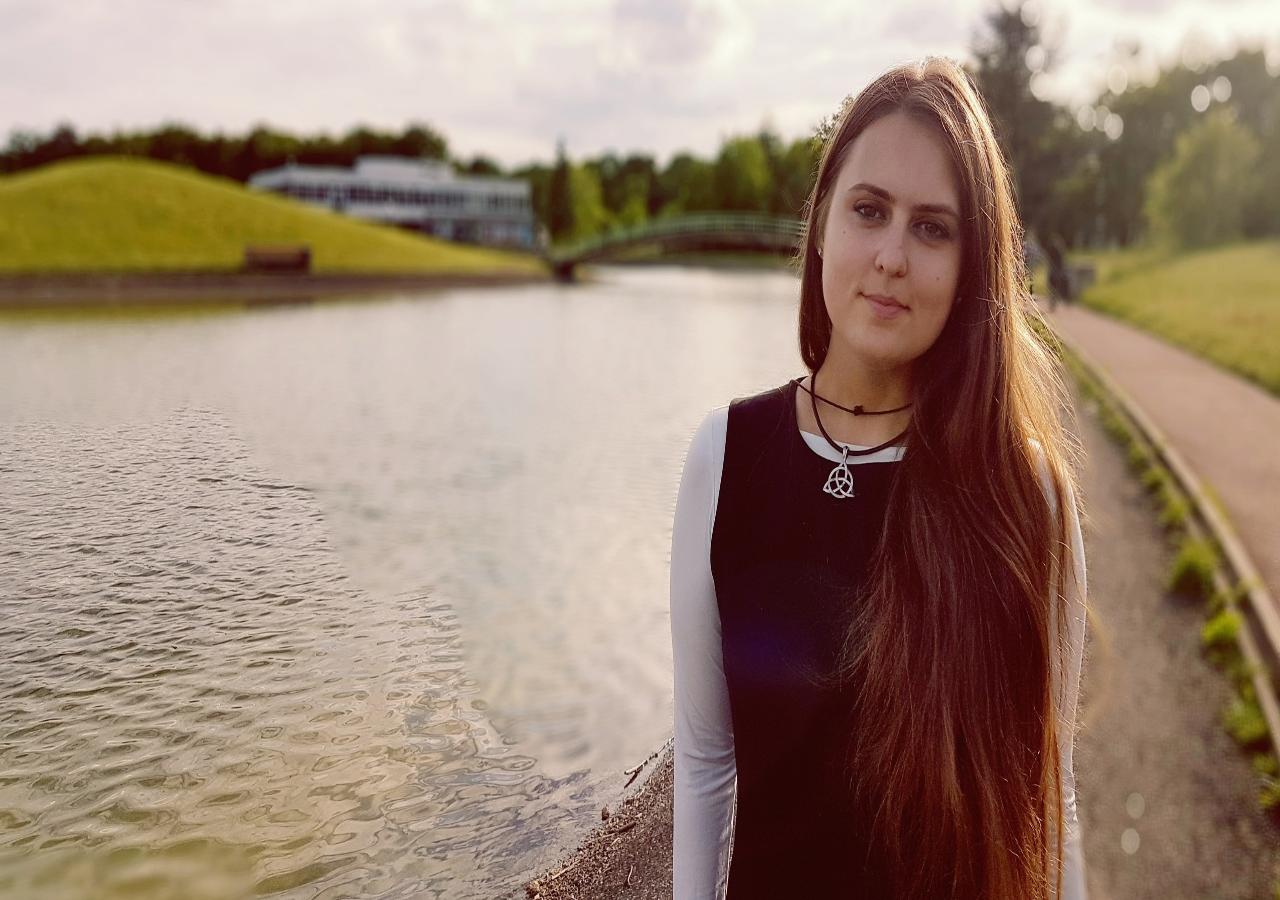
==== projects/AlterEgo_site/index.html @ e9ce531e "folders renamed, empty spaces removed" ====
<!DOCTYPE html>
<html lang="en">
<head>
    <meta charset="UTF-8">
    <meta http-equiv="X-UA-Compatible" content="IE=edge">
    <meta name="viewport" content="width=device-width, initial-scale=1.0">
    <title>Annabelle Swan</title>
    <link rel="stylesheet" href="styles.css">
</head>
<body>
    <header class="header">
        <div class="header__inner">
            <img class="header__image" src="images/main1.jpg" alt="main image">
            <div class="container header__container">
                <div class="header__nav-wrap">
                        <ul class="header__navbar">
                        <li class="header__navbar-item">About me</li>
                        <li class="header__navbar-item">Poetry</li> <!--Performance, writing--->
                        <li class="header__navbar-item">YouTube</li> <!--Languages, teaching, traveling--->
                        <li class="header__navbar-item">Languages</li> <!--Studying, teaching--->
                        <li class="header__navbar-item">Photography</li> <!--Flickrl, Instagram--->
                        <li class="header__navbar-item">Traveling</li> <!--YouTube videos -->
                        <li class="header__navbar-item"></li></ul>
                </div>
                <div class="header__title-wrap"><h1 class="header__title">ANNABELLE SWAN</h1></div>
            </div>
        </div>
    </header>
</body>
</html>
---- projects/AlterEgo_site/styles.css ----
html {
    font-size: 62.5%;
    background-color: antiquewhite;
}

body,
h1,
h2,
h3,
h4,
h5,
h6,
p,
ol,
ul {
  margin: 0;
  padding: 0;
  font-weight: normal;
}

ol,
ul {
  list-style: none;
}

a {
  text-decoration: none;
}

/* 16px - 100%  */
/* 10px - 62.5% */
/* 1rem = 16px  */
/* 1rem = 10px  */


body {
    box-sizing: border-box;
    font-size: 2.4rem;
    /* width: 170rem; */
    margin: 0 auto;
}
.container {
    width: 150rem;
    margin: 0 auto;
}
.header {
    width: 100%;
    height: 100vh;
    position: relative;
}

.header__image {
    height: 100%;
    width: 100%;
    z-index: 1;
    position: absolute;
}
.header__container {
    position: relative;
    z-index: 2;
}
.header__nav-wrap {
    position: absolute;
    top: 0; 
    width: 100%;
    display: flex;
    flex-direction: row;
    z-index: 3;
    background-color: green;
    display: none;
}
.header__navbar {
    display: flex;
    flex-direction: row;
    justify-content: space-between;
    color: white;
}
.header__navbar-item {
    padding: 2rem 5rem;
}
.header__title-wrap {
    position: absolute;
    left: 5%;
    bottom: 50%;
    z-index: 3;
    background-color: yellow;
    
}
.header__title {
    font-size: 12rem;
    font-weight: bold;
    color: white;
    width: 50rem;
}
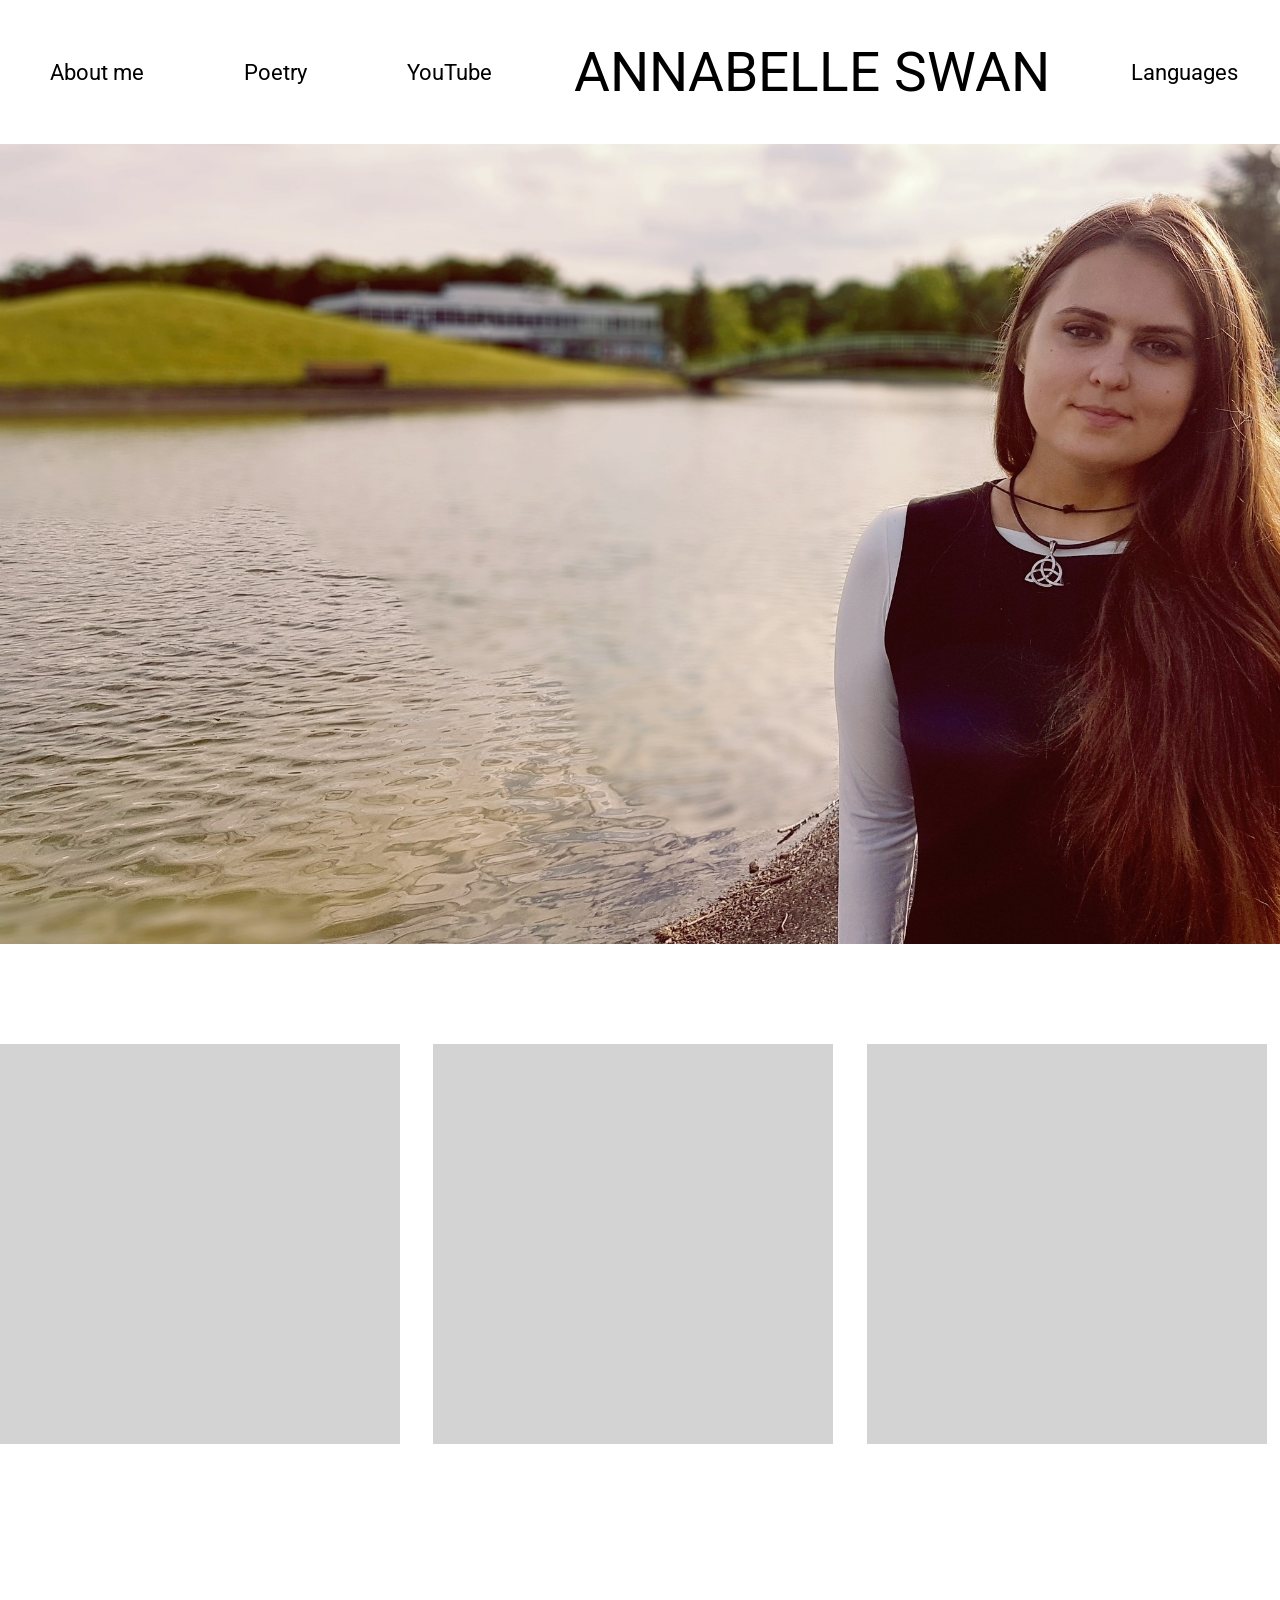
==== commit b712c5fb: "creative page" ====
--- a/projects/AlterEgo_site/index.html
+++ b/projects/AlterEgo_site/index.html
@@ -5,26 +5,69 @@
     <meta http-equiv="X-UA-Compatible" content="IE=edge">
     <meta name="viewport" content="width=device-width, initial-scale=1.0">
     <title>Annabelle Swan</title>
-    <link rel="stylesheet" href="styles.css">
+    <link rel="stylesheet" href="css/styles.css">
+    <link href="https://fonts.googleapis.com/css2?family=Lobster&display=swap" rel="stylesheet">
+    <link rel="preconnect" href="https://fonts.googleapis.com">
+    <link rel="preconnect" href="https://fonts.gstatic.com" crossorigin>
+    <link href="https://fonts.googleapis.com/css2?family=Indie+Flower&display=swap" rel="stylesheet">
+    <link rel="preconnect" href="https://fonts.googleapis.com">
+    <link rel="preconnect" href="https://fonts.gstatic.com" crossorigin>
+    <link href="https://fonts.googleapis.com/css2?family=Roboto:wght@100;300;400;500;700;900&display=swap" rel="stylesheet">
+
 </head>
 <body>
     <header class="header">
-        <div class="header__inner">
-            <img class="header__image" src="images/main1.jpg" alt="main image">
-            <div class="container header__container">
-                <div class="header__nav-wrap">
-                        <ul class="header__navbar">
-                        <li class="header__navbar-item">About me</li>
-                        <li class="header__navbar-item">Poetry</li> <!--Performance, writing--->
-                        <li class="header__navbar-item">YouTube</li> <!--Languages, teaching, traveling--->
-                        <li class="header__navbar-item">Languages</li> <!--Studying, teaching--->
-                        <li class="header__navbar-item">Photography</li> <!--Flickrl, Instagram--->
-                        <li class="header__navbar-item">Traveling</li> <!--YouTube videos -->
-                        <li class="header__navbar-item"></li></ul>
+        <div class="container">
+            <div class="header__nav-wrap">
+                <div class="header__navbar--left">
+                    <ul class="header__navbar">
+                        <li class="header__navbar-item"><a class="header__navbar-link" href="#">About me</a></li>
+                        <li class="header__navbar-item"><a class="header__navbar-link" href="#">Poetry</a></li> <!--Performance, writing--->
+                        <li class="header__navbar-item"><a class="header__navbar-link" href="#">YouTube</a></li><!--Languages, teaching, traveling--->
+                    </ul>
                 </div>
-                <div class="header__title-wrap"><h1 class="header__title">ANNABELLE SWAN</h1></div>
+                <div class="header__navbar--center">
+                    <div class="logo">
+                        <p>
+                            <a class="header__navbar-link logo" href="#">ANNABELLE SWAN</a>
+                        </p>
+                    </div>
+                </div>
+                <div class="header__navbar--right">
+                    <ul class="header__navbar">
+                    <li class="header__navbar-item"><a class="header__navbar-link" href="#">Languages</a></li> <!--Studying, teaching--->
+                    <li class="header__navbar-item"><a class="header__navbar-link" href="#">Photography</a></li> <!--Flickrl, Instagram--->
+                    <li class="header__navbar-item"><a class="header__navbar-link" href="#">Traveling</a></li> <!--YouTube videos -->
+                    </ul>
+                </div>
             </div>
         </div>
+        <div class="header__main-pic">
+<!--            <img class="bubble" src="images/bubble.png">-->
+<!--            <img class="paper" src="images/white2.png" alt="paper">-->
+<!--            <div class="note">-->
+<!--                <p>Hi, my name is Annabelle. <br>-->
+<!--                I am a multilinguist who<br> adores everything about languages :) <br> Welcome to my creative page!</p>-->
+<!--            </div>-->
+        </div>
     </header>
+    <section class="creativity">
+        <div class="container">
+            <div class="creativity__inner">
+                <div class="box">
+
+                </div>
+                <div class="box">
+
+                </div>
+                <div class="box">
+
+                </div>
+                <div class="box">
+
+                </div>
+            </div>
+        </div>
+    </section>
 </body>
 </html>
--- a/projects/AlterEgo_site/css/styles.css
+++ b/projects/AlterEgo_site/css/styles.css
@@ -0,0 +1,115 @@
+/*https://www.pngwing.com/en/free-png-bmuzp*/ /*Bubble*/
+
+html {
+    font-size: 62.5%;
+    /*font-family: Arial, Helvetica, sans-serif;*/
+    font-family: 'Roboto', sans-serif;
+    background-color: white;
+}
+* {
+    margin: 0;
+    padding: 0;
+    box-sizing: border-box;
+}
+ol, ul {
+  list-style: none;
+}
+a {
+  text-decoration: none;
+}
+
+/* 16px - 100%  */
+/* 10px - 62.5% */
+/* 1rem = 16px  */
+/* 1rem = 10px  */
+
+body {
+    box-sizing: border-box;
+    font-size: 1.5rem;
+    max-width: 192rem;
+    /* width: 170rem; */
+    margin: 0 auto;
+    /*font-family: 'Indie Flower', cursive;*/
+}
+.container {
+    width: 170rem;
+    margin: 0 auto;
+}
+.header__nav-wrap {
+    width: 170rem;
+    display: flex;
+    flex-direction: row;
+    justify-content: space-between;
+    align-items: center;
+}
+.header__navbar {
+    display: flex;
+    flex-direction: row;
+}
+.header__navbar-item {
+    padding: 3rem 5rem;
+}
+.header__navbar-link {
+    cursor: pointer;
+    color: black;
+    /*font-weight: bold;*/
+    font-size: 2.2rem;
+}
+.logo {
+    display: flex;
+    align-items: center;
+    color: black;
+    font-size: 5.5rem;
+    padding-top: 2rem;
+    padding-bottom: 2rem;
+ }
+.header__main-pic {
+    height: 80rem;
+    background-image: url("../images/main1.jpg");
+    background-size: cover;
+    position: relative;
+}
+.bubble {
+    position: absolute;
+    width: 45rem;
+    top: 20rem;
+    left: 25%;
+    z-index: 3;
+}
+.paper{
+    position: absolute;
+    width:50rem;
+    z-index: 4;
+    bottom: 2rem;
+    left: 1rem;
+}
+.note {
+    position: absolute;
+    z-index: 4;
+    color: black;
+    left: -10rem;
+    top: 70%;
+    font-size: 3rem;
+    text-align: center;
+    font-family: 'Indie Flower', cursive;
+    width: 70rem;
+    font-weight: normal;
+}
+
+/*****************************************************CREATIVITY*************************/
+
+.creativity {
+    height: 100vh;
+    padding-top: 10rem;
+    padding-bottom: 10rem;
+}
+.creativity__inner {
+    display: flex;
+    flex-direction: row;
+    justify-content: space-between;
+}
+.box {
+    background-color: lightgray;
+    width: 40rem;
+    height: 40rem;
+}
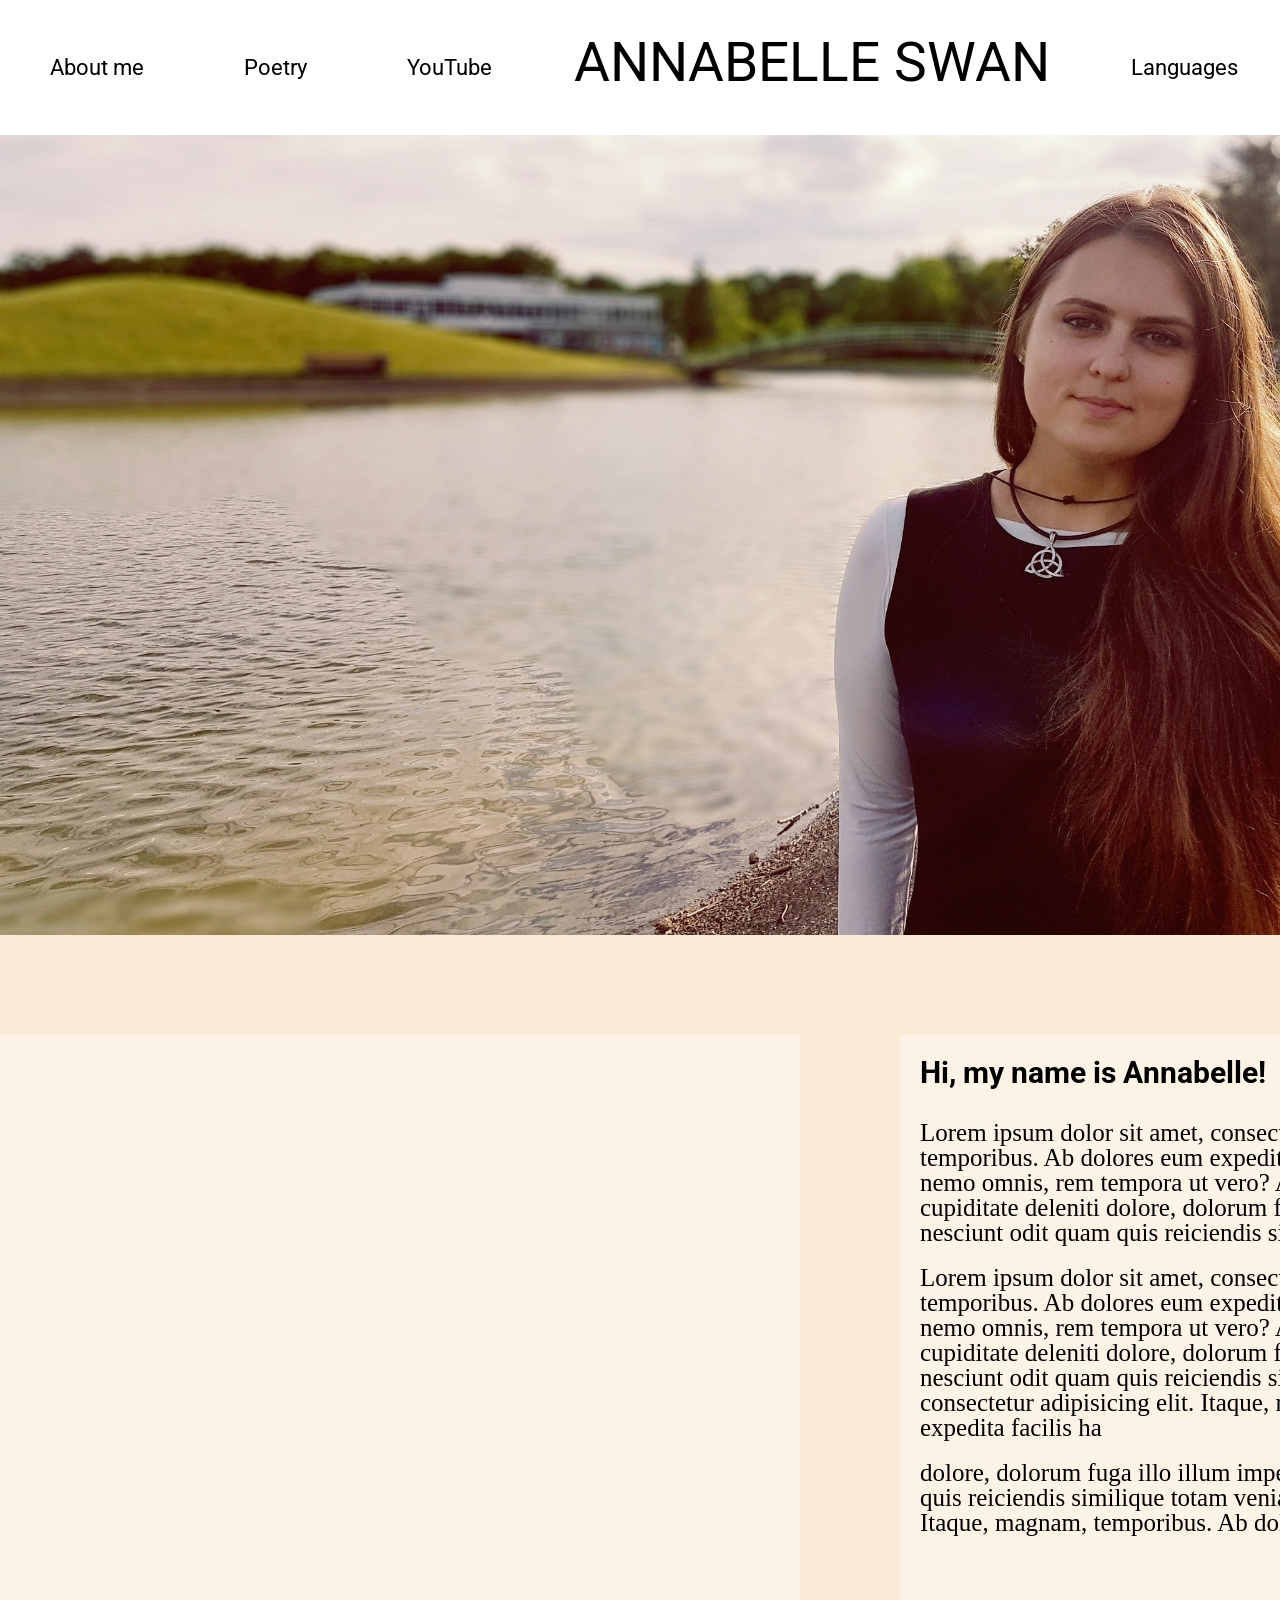
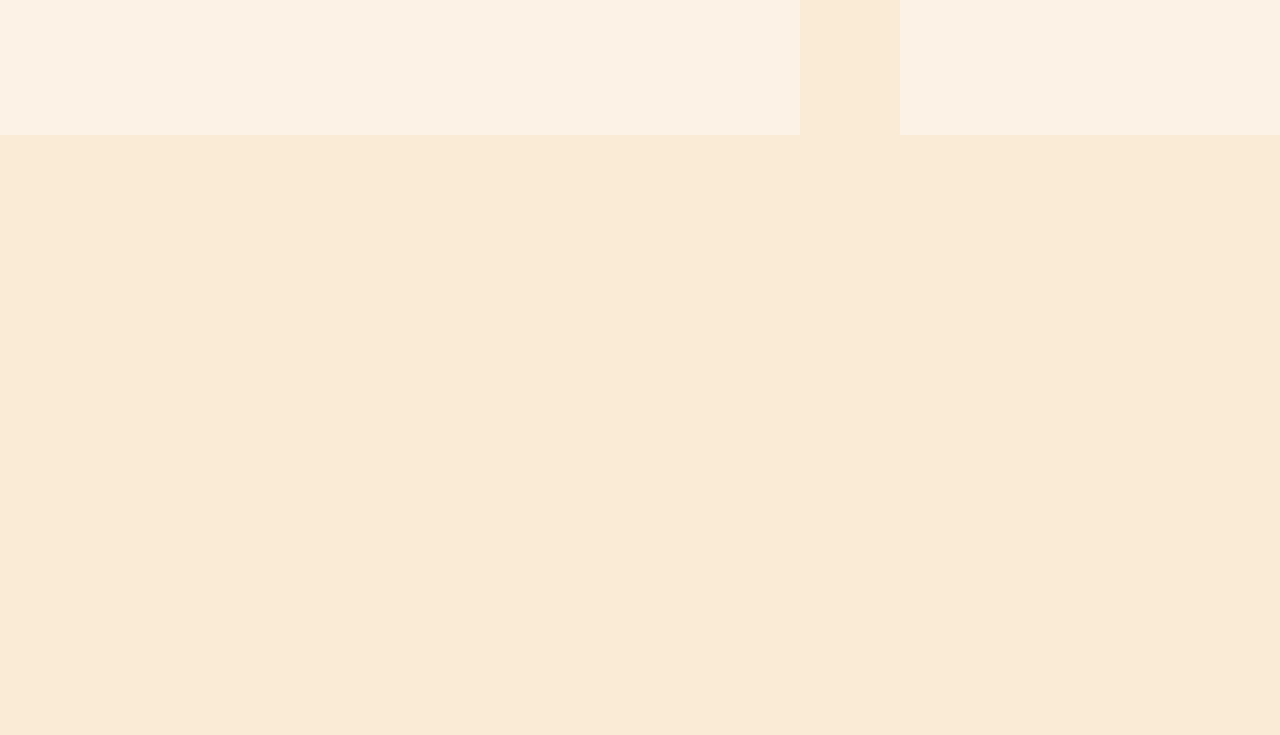
==== commit 0e08bd24: "creative page" ====
--- a/projects/AlterEgo_site/index.html
+++ b/projects/AlterEgo_site/index.html
@@ -21,7 +21,7 @@
             <div class="header__nav-wrap">
                 <div class="header__navbar--left">
                     <ul class="header__navbar">
-                        <li class="header__navbar-item"><a class="header__navbar-link" href="#">About me</a></li>
+                        <li class="header__navbar-item"><a class="header__navbar-link" href="#about">About me</a></li>
                         <li class="header__navbar-item"><a class="header__navbar-link" href="#">Poetry</a></li> <!--Performance, writing--->
                         <li class="header__navbar-item"><a class="header__navbar-link" href="#">YouTube</a></li><!--Languages, teaching, traveling--->
                     </ul>
@@ -43,20 +43,44 @@
             </div>
         </div>
         <div class="header__main-pic">
-<!--            <img class="bubble" src="images/bubble.png">-->
-<!--            <img class="paper" src="images/white2.png" alt="paper">-->
-<!--            <div class="note">-->
-<!--                <p>Hi, my name is Annabelle. <br>-->
-<!--                I am a multilinguist who<br> adores everything about languages :) <br> Welcome to my creative page!</p>-->
-<!--            </div>-->
         </div>
     </header>
     <section class="creativity">
         <div class="container">
+            <div class="about-me-container">
+                <div class="left-col-lg">
+                    <img src="">
+                    <img src="">
+                </div>
+                <div class="right-col-lg">
+                    <h3>Hi, my name is Annabelle!</h3>
+                    <p>Lorem ipsum dolor sit amet, consectetur adipisicing elit. Itaque, magnam, temporibus.
+                    Ab dolores eum expedita facilis harum hic modi molestias nemo omnis,
+                    rem tempora ut vero? A aliquam architecto aspernatur at aut cupiditate
+                    deleniti dolore, dolorum fuga illo illum impedit maxime neque nesciunt
+                        odit quam quis reiciendis similique totam veniam?</p>
+                    <p>Lorem ipsum dolor sit amet, consectetur adipisicing elit. Itaque, magnam, temporibus.
+                        Ab dolores eum expedita facilis harum hic modi molestias nemo omnis,
+                        rem tempora ut vero? A aliquam architecto aspernatur at aut cupiditate
+                        deleniti dolore, dolorum fuga illo illum impedit maxime neque nesciunt
+                        odit quam quis reiciendis similique totam veniam?t amet, consectetur adipisicing elit.
+                        Itaque, magnam, temporibus.
+                        Ab dolores eum expedita facilis ha</p>
+                    <p>dolore, dolorum fuga illo illum impedit maxime neque nesciunt
+                        odit quam quis reiciendis similique totam veniam?t amet, consectetur adipisicing elit.
+                        Itaque, magnam, temporibus.
+                        Ab dolores eum expedita facilis ha</p>
+
+
+                    <p style="text-align: right">Ab dolores eum expedita facilis ha</p>
+
+                    </h3>
+                </div>
+            </div>
+
+            <h2></h2>
+
             <div class="creativity__inner">
-                <div class="box">
-
-                </div>
                 <div class="box">
 
                 </div>
--- a/projects/AlterEgo_site/css/styles.css
+++ b/projects/AlterEgo_site/css/styles.css
@@ -23,11 +23,24 @@
 /* 1rem = 16px  */
 /* 1rem = 10px  */
 
+h1{
+    font-size: 6rem;
+    margin-bottom: 3rem;
+}
+h3 {
+    font-size: 3rem;
+    margin-bottom: 3rem;
+}
+p {
+    font-size: 2rem;
+    line-height: 2.5rem;
+    margin-bottom: 2rem;
+}
+
 body {
     box-sizing: border-box;
-    font-size: 1.5rem;
+    font-size: 1.8rem;
     max-width: 192rem;
-    /* width: 170rem; */
     margin: 0 auto;
     /*font-family: 'Indie Flower', cursive;*/
 }
@@ -38,7 +51,6 @@
 .header__nav-wrap {
     width: 170rem;
     display: flex;
-    flex-direction: row;
     justify-content: space-between;
     align-items: center;
 }
@@ -52,16 +64,17 @@
 .header__navbar-link {
     cursor: pointer;
     color: black;
-    /*font-weight: bold;*/
     font-size: 2.2rem;
 }
 .logo {
     display: flex;
+    flex-direction: row;
     align-items: center;
     color: black;
     font-size: 5.5rem;
     padding-top: 2rem;
     padding-bottom: 2rem;
+    margin-top: 0.5rem;
  }
 .header__main-pic {
     height: 80rem;
@@ -69,47 +82,63 @@
     background-size: cover;
     position: relative;
 }
-.bubble {
-    position: absolute;
-    width: 45rem;
-    top: 20rem;
-    left: 25%;
-    z-index: 3;
-}
-.paper{
-    position: absolute;
-    width:50rem;
-    z-index: 4;
-    bottom: 2rem;
-    left: 1rem;
-}
-.note {
-    position: absolute;
-    z-index: 4;
-    color: black;
-    left: -10rem;
-    top: 70%;
-    font-size: 3rem;
-    text-align: center;
-    font-family: 'Indie Flower', cursive;
-    width: 70rem;
-    font-weight: normal;
-}
+
 
 /*****************************************************CREATIVITY*************************/
 
 .creativity {
-    height: 100vh;
     padding-top: 10rem;
     padding-bottom: 10rem;
+    background-color: antiquewhite;
 }
+
+.about-me-container {
+    display: flex;
+    flex-direction: row;
+    justify-content: space-between;
+    margin-bottom: 5rem;
+}
+
+.right-col-lg, .left-col-lg {
+    /*background-color: #dedede;*/
+    background-color: antiquewhite;
+    height: 70rem;
+    width: 80rem;
+    padding: 2rem;
+    background-color: rgba(255, 255, 255, 0.34);
+}
+.about-me-container p {
+    font-family: 'Indie Flower', cursive;
+    font-size: 2.5rem;
+}
+
 .creativity__inner {
     display: flex;
     flex-direction: row;
     justify-content: space-between;
+    margin-bottom: 5rem;
 }
 .box {
-    background-color: lightgray;
-    width: 40rem;
+    /*background-color: lightgray;*/
+    width: 54rem;
     height: 40rem;
-}+    /*background-color: antiquewhite;*/
+    /*display: flex;*/
+    flex-direction: row;
+    justify-content: center;
+    align-items: center;
+    /*background-color: gray;*/
+
+
+}
+
+.left-col-lg {
+    position: relative;
+}
+.image {
+    padding: 2rem 2rem 4rem 2rem;
+    background-color: rgba(255, 255, 255, 0.34);
+    position: absolute;
+    top: 10rem;
+    left: 10rem;
+}
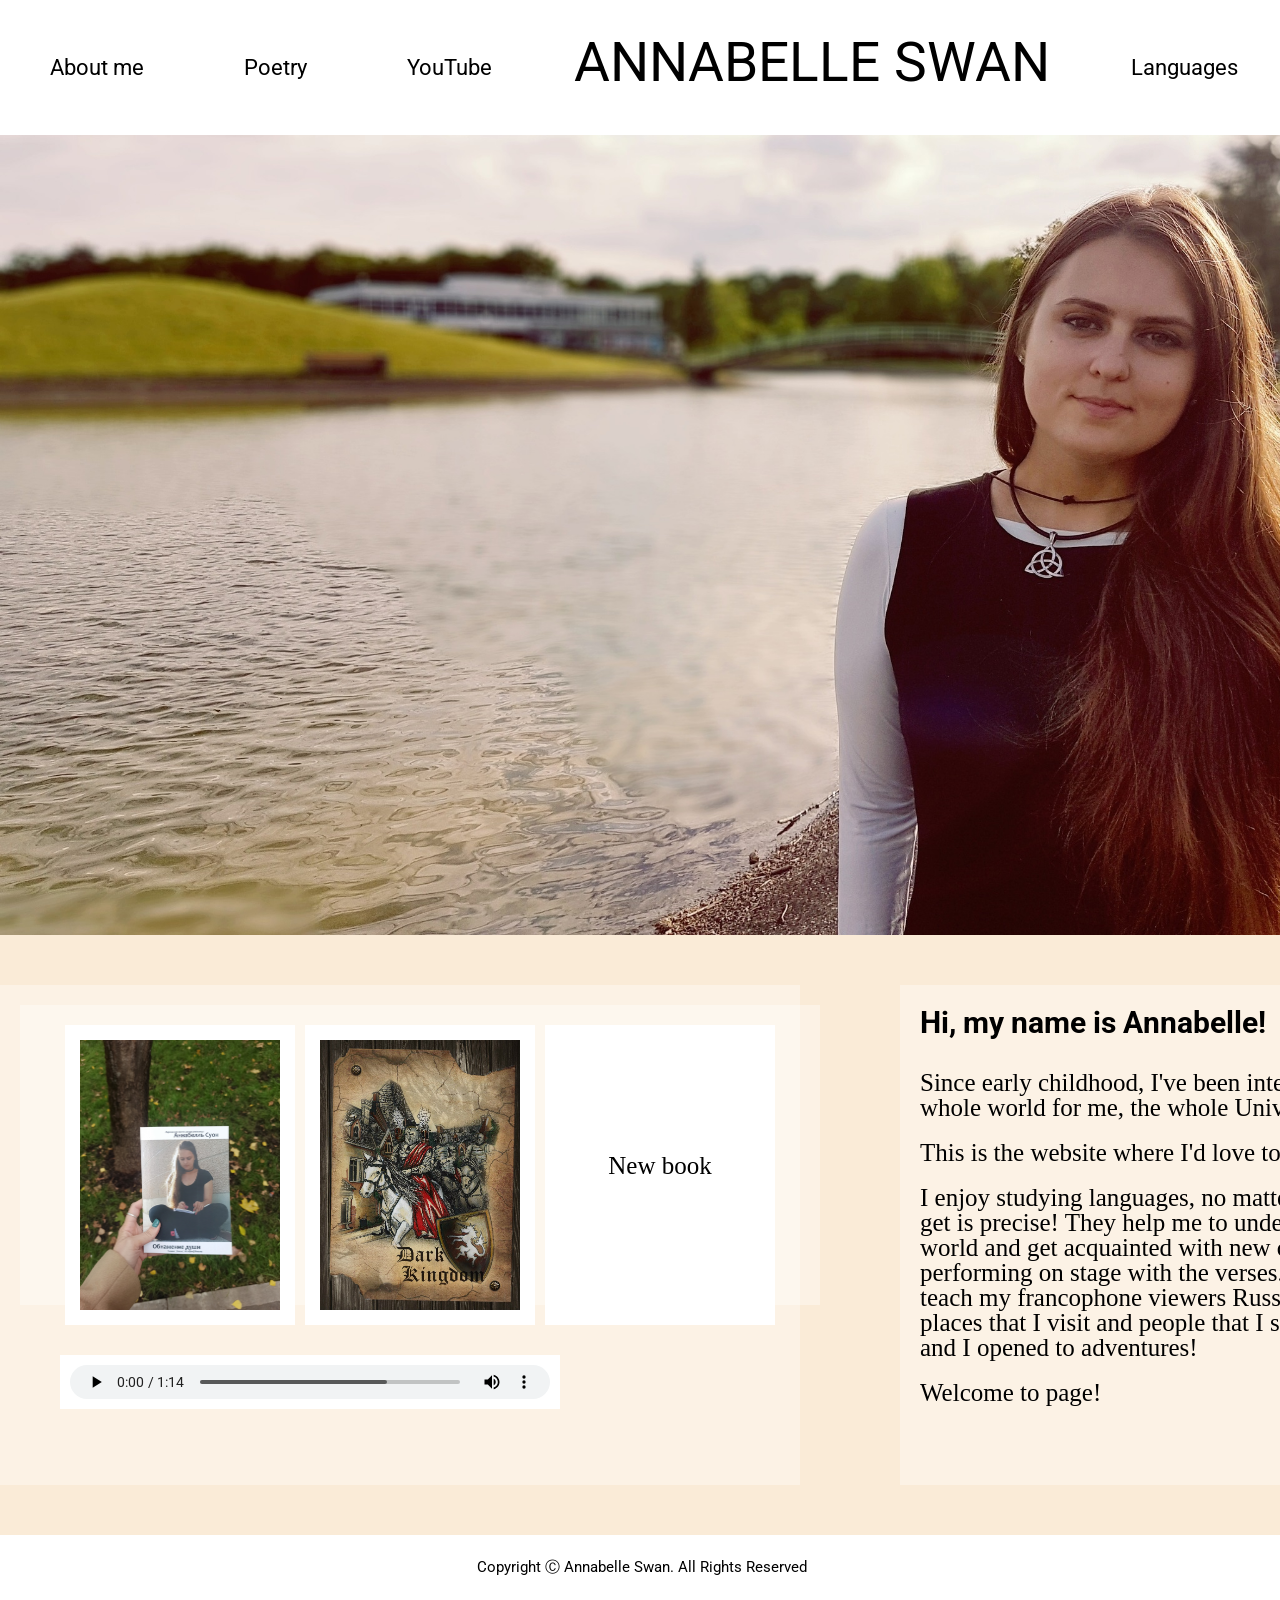
==== commit 42db4e89: "creative website - alter ego is done" ====
--- a/projects/AlterEgo_site/index.html
+++ b/projects/AlterEgo_site/index.html
@@ -22,8 +22,8 @@
                 <div class="header__navbar--left">
                     <ul class="header__navbar">
                         <li class="header__navbar-item"><a class="header__navbar-link" href="#about">About me</a></li>
-                        <li class="header__navbar-item"><a class="header__navbar-link" href="#">Poetry</a></li> <!--Performance, writing--->
-                        <li class="header__navbar-item"><a class="header__navbar-link" href="#">YouTube</a></li><!--Languages, teaching, traveling--->
+                        <li class="header__navbar-item"><a class="header__navbar-link" href="https://www.youtube.com/watch?v=Wb8dwxtXvEg&list=PLva25JBccDPwVb4xdAYzpryvbkjyoQLab&index=23">Poetry</a></li> <!--Performance, writing--->
+                        <li class="header__navbar-item"><a class="header__navbar-link" href="https://www.youtube.com/watch?v=pZp-YMLT4ac&list=PLva25JBccDPzFR_5ixBytX0NKg1fluBVj">YouTube</a></li><!--Languages, teaching, traveling--->
                     </ul>
                 </div>
                 <div class="header__navbar--center">
@@ -35,9 +35,9 @@
                 </div>
                 <div class="header__navbar--right">
                     <ul class="header__navbar">
-                    <li class="header__navbar-item"><a class="header__navbar-link" href="#">Languages</a></li> <!--Studying, teaching--->
-                    <li class="header__navbar-item"><a class="header__navbar-link" href="#">Photography</a></li> <!--Flickrl, Instagram--->
-                    <li class="header__navbar-item"><a class="header__navbar-link" href="#">Traveling</a></li> <!--YouTube videos -->
+                    <li class="header__navbar-item"><a class="header__navbar-link" href="https://www.youtube.com/watch?v=mEsvDf88Qw4&list=PLva25JBccDPxUupoQzXqUJY5D7Chx6w65&index=38">Languages</a></li> <!--Studying, teaching--->
+                    <li class="header__navbar-item"><a class="header__navbar-link" href="https://www.flickr.com/photos/annabelle_swan/albums">Photography</a></li> <!--Flickrl, Instagram--->
+                    <li class="header__navbar-item"><a class="header__navbar-link" href="https://www.youtube.com/watch?v=VGCOGLp26OA&list=PLva25JBccDPwRct1x6ZVfY6KRt95bLeJ3&index=5">Traveling</a></li> <!--YouTube videos -->
                     </ul>
                 </div>
             </div>
@@ -49,49 +49,48 @@
         <div class="container">
             <div class="about-me-container">
                 <div class="left-col-lg">
-                    <img src="">
-                    <img src="">
+                    <div class="books-container">
+                        <div class="box">
+                            <img class="book" src="images/6.jpg">
+                        </div>
+                        <div class="box">
+                            <img class="book" src="images/book2.jpg">
+                        </div>
+                        <div class="box">
+                            <p>New book</p>
+                        </div>
+                    </div>
+                    <div class="audio">
+                        <audio controls>
+                            <source src="audio/annabelle_swan.mp3" type="audio/mp3" />
+                        </audio>
+                    </div>
                 </div>
                 <div class="right-col-lg">
-                    <h3>Hi, my name is Annabelle!</h3>
-                    <p>Lorem ipsum dolor sit amet, consectetur adipisicing elit. Itaque, magnam, temporibus.
-                    Ab dolores eum expedita facilis harum hic modi molestias nemo omnis,
-                    rem tempora ut vero? A aliquam architecto aspernatur at aut cupiditate
-                    deleniti dolore, dolorum fuga illo illum impedit maxime neque nesciunt
-                        odit quam quis reiciendis similique totam veniam?</p>
-                    <p>Lorem ipsum dolor sit amet, consectetur adipisicing elit. Itaque, magnam, temporibus.
-                        Ab dolores eum expedita facilis harum hic modi molestias nemo omnis,
-                        rem tempora ut vero? A aliquam architecto aspernatur at aut cupiditate
-                        deleniti dolore, dolorum fuga illo illum impedit maxime neque nesciunt
-                        odit quam quis reiciendis similique totam veniam?t amet, consectetur adipisicing elit.
-                        Itaque, magnam, temporibus.
-                        Ab dolores eum expedita facilis ha</p>
-                    <p>dolore, dolorum fuga illo illum impedit maxime neque nesciunt
-                        odit quam quis reiciendis similique totam veniam?t amet, consectetur adipisicing elit.
-                        Itaque, magnam, temporibus.
-                        Ab dolores eum expedita facilis ha</p>
+                    <h3 id="about">Hi, my name is Annabelle!</h3>
 
+                    <p>Since early childhood, I've been interested in languages. Languages is the whole world for me,
+                    the whole Universe. </p>
 
-                    <p style="text-align: right">Ab dolores eum expedita facilis ha</p>
+                    <p>This is the website where I'd love to share with you all my creativity.</p>
 
-                    </h3>
+                    <p>I enjoy studying languages, no matter human or computer ones. The joy I get is precise!
+                    They help me to understand people and books, travel the world and get acquainted with new cultures.
+                    I am fond of writing and performing on stage with the verses. I also have a YouTube channel
+                        where I teach my francophone viewers Russian language. I love taking pictures of places that I visit
+                    and people that I see because every moment is precious and I opened to adventures!</p>
+                    <p>Welcome to page!</p>
+
+                    <p style="text-align: right">Annabelle Swan</p>
+
                 </div>
             </div>
 
-            <h2></h2>
 
-            <div class="creativity__inner">
-                <div class="box">
-
-                </div>
-                <div class="box">
-
-                </div>
-                <div class="box">
-
-                </div>
-            </div>
         </div>
     </section>
+    <footer>
+        <div><p style="text-align: center">&nbsp;Copyright &#9400; <?= date('Y'); ?> Annabelle Swan. All Rights Reserved</p></div>
+    </footer>
 </body>
 </html>
--- a/projects/AlterEgo_site/css/styles.css
+++ b/projects/AlterEgo_site/css/styles.css
@@ -87,22 +87,19 @@
 /*****************************************************CREATIVITY*************************/
 
 .creativity {
-    padding-top: 10rem;
-    padding-bottom: 10rem;
+    padding-top: 5rem;
+    padding-bottom: 5rem;
     background-color: antiquewhite;
 }
-
 .about-me-container {
     display: flex;
     flex-direction: row;
     justify-content: space-between;
-    margin-bottom: 5rem;
 }
-
 .right-col-lg, .left-col-lg {
     /*background-color: #dedede;*/
     background-color: antiquewhite;
-    height: 70rem;
+    height: 50rem;
     width: 80rem;
     padding: 2rem;
     background-color: rgba(255, 255, 255, 0.34);
@@ -118,22 +115,32 @@
     justify-content: space-between;
     margin-bottom: 5rem;
 }
+
+.books-container {
+    display: flex;
+    gap: 1rem;
+    flex-wrap: wrap;
+    justify-content: center;
+    background-color: antiquewhite;
+    height: 30rem;
+    width: 80rem;
+    padding: 2rem;
+    background-color: rgba(255, 255, 255, 0.34);
+    margin-bottom: 5rem;
+}
+audio {
+    margin-left: 4rem;
+    width: 50rem;
+    background-color: white;
+    padding: 1rem;
+}
 .box {
-    /*background-color: lightgray;*/
-    width: 54rem;
-    height: 40rem;
-    /*background-color: antiquewhite;*/
-    /*display: flex;*/
-    flex-direction: row;
+    width: 23rem;
+    height: 30rem;
+    background-color: white;
+    display: flex;
     justify-content: center;
     align-items: center;
-    /*background-color: gray;*/
-
-
-}
-
-.left-col-lg {
-    position: relative;
 }
 .image {
     padding: 2rem 2rem 4rem 2rem;
@@ -142,3 +149,24 @@
     top: 10rem;
     left: 10rem;
 }
+.box {
+    /*background: rgba(250, 235, 215, 0.7);*/
+    background-color: white;
+}
+.header__navbar-link:hover {
+    text-decoration: underline;
+}
+.book {
+    width: 20rem;
+    height: 27rem;
+    object-fit: fill;
+}
+footer {
+    padding-top: 2rem;
+}
+footer p {
+    font-size: 1.5rem;
+}
+.logo:hover {
+    text-decoration: none;
+}
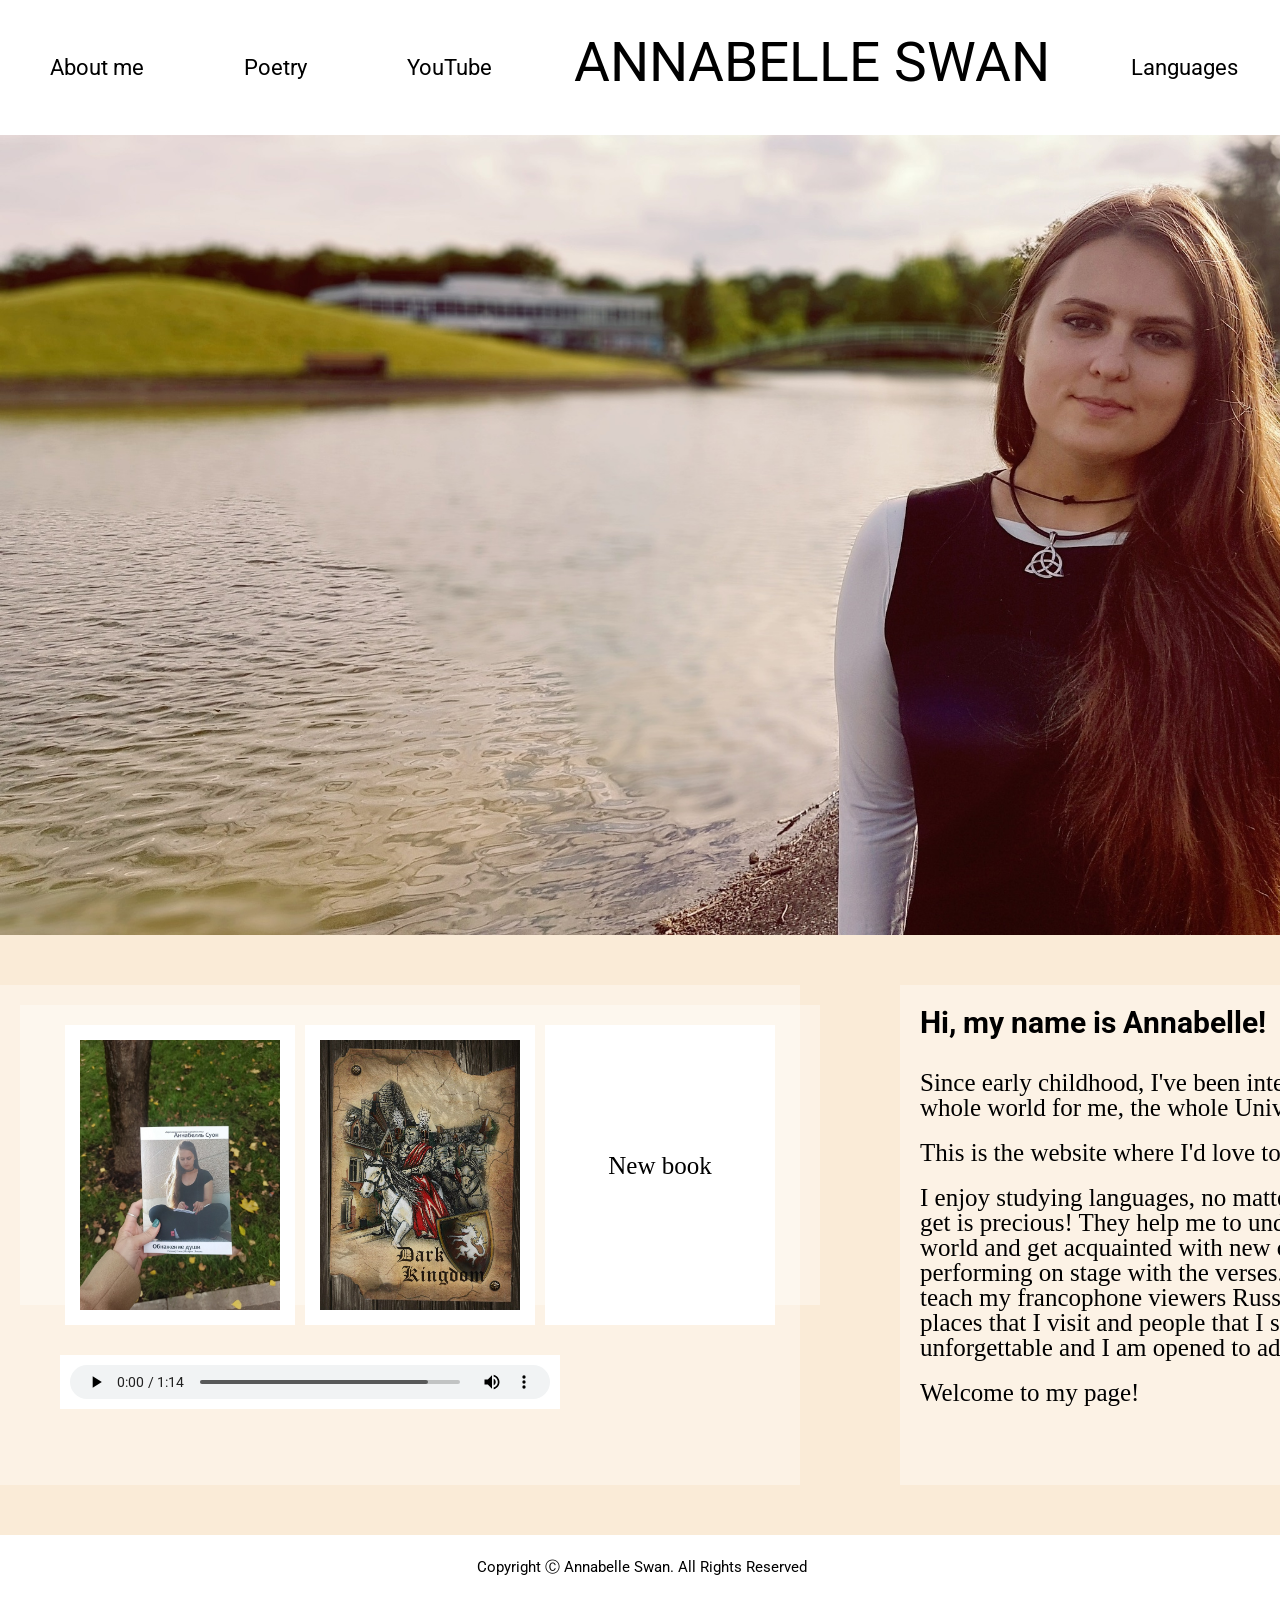
==== commit 1a82d247: "the project is done" ====
--- a/projects/AlterEgo_site/index.html
+++ b/projects/AlterEgo_site/index.html
@@ -74,12 +74,12 @@
 
                     <p>This is the website where I'd love to share with you all my creativity.</p>
 
-                    <p>I enjoy studying languages, no matter human or computer ones. The joy I get is precise!
+                    <p>I enjoy studying languages, no matter human or computer ones. The joy I get is precious!
                     They help me to understand people and books, travel the world and get acquainted with new cultures.
                     I am fond of writing and performing on stage with the verses. I also have a YouTube channel
                         where I teach my francophone viewers Russian language. I love taking pictures of places that I visit
-                    and people that I see because every moment is precious and I opened to adventures!</p>
-                    <p>Welcome to page!</p>
+                    and people that I see because every moment is unforgettable and I am opened to adventures!</p>
+                    <p>Welcome to my page!</p>
 
                     <p style="text-align: right">Annabelle Swan</p>
 
